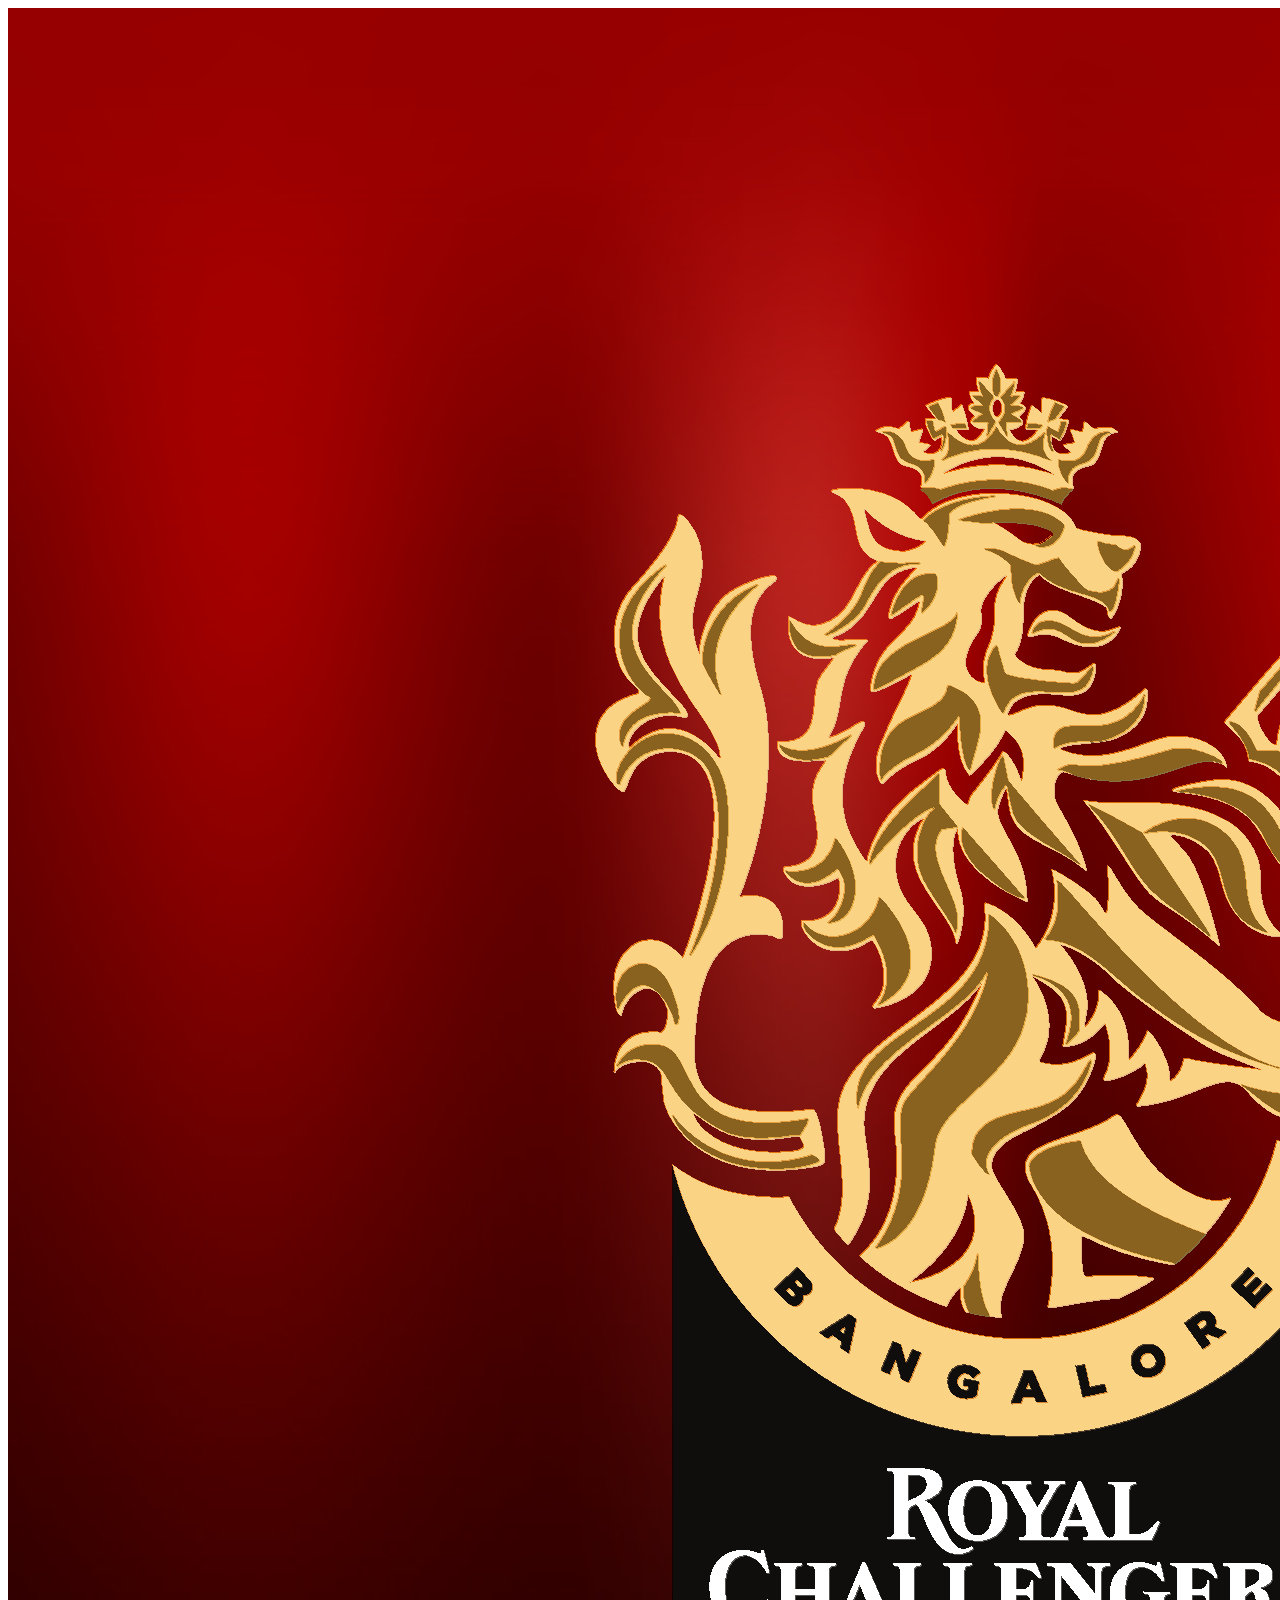
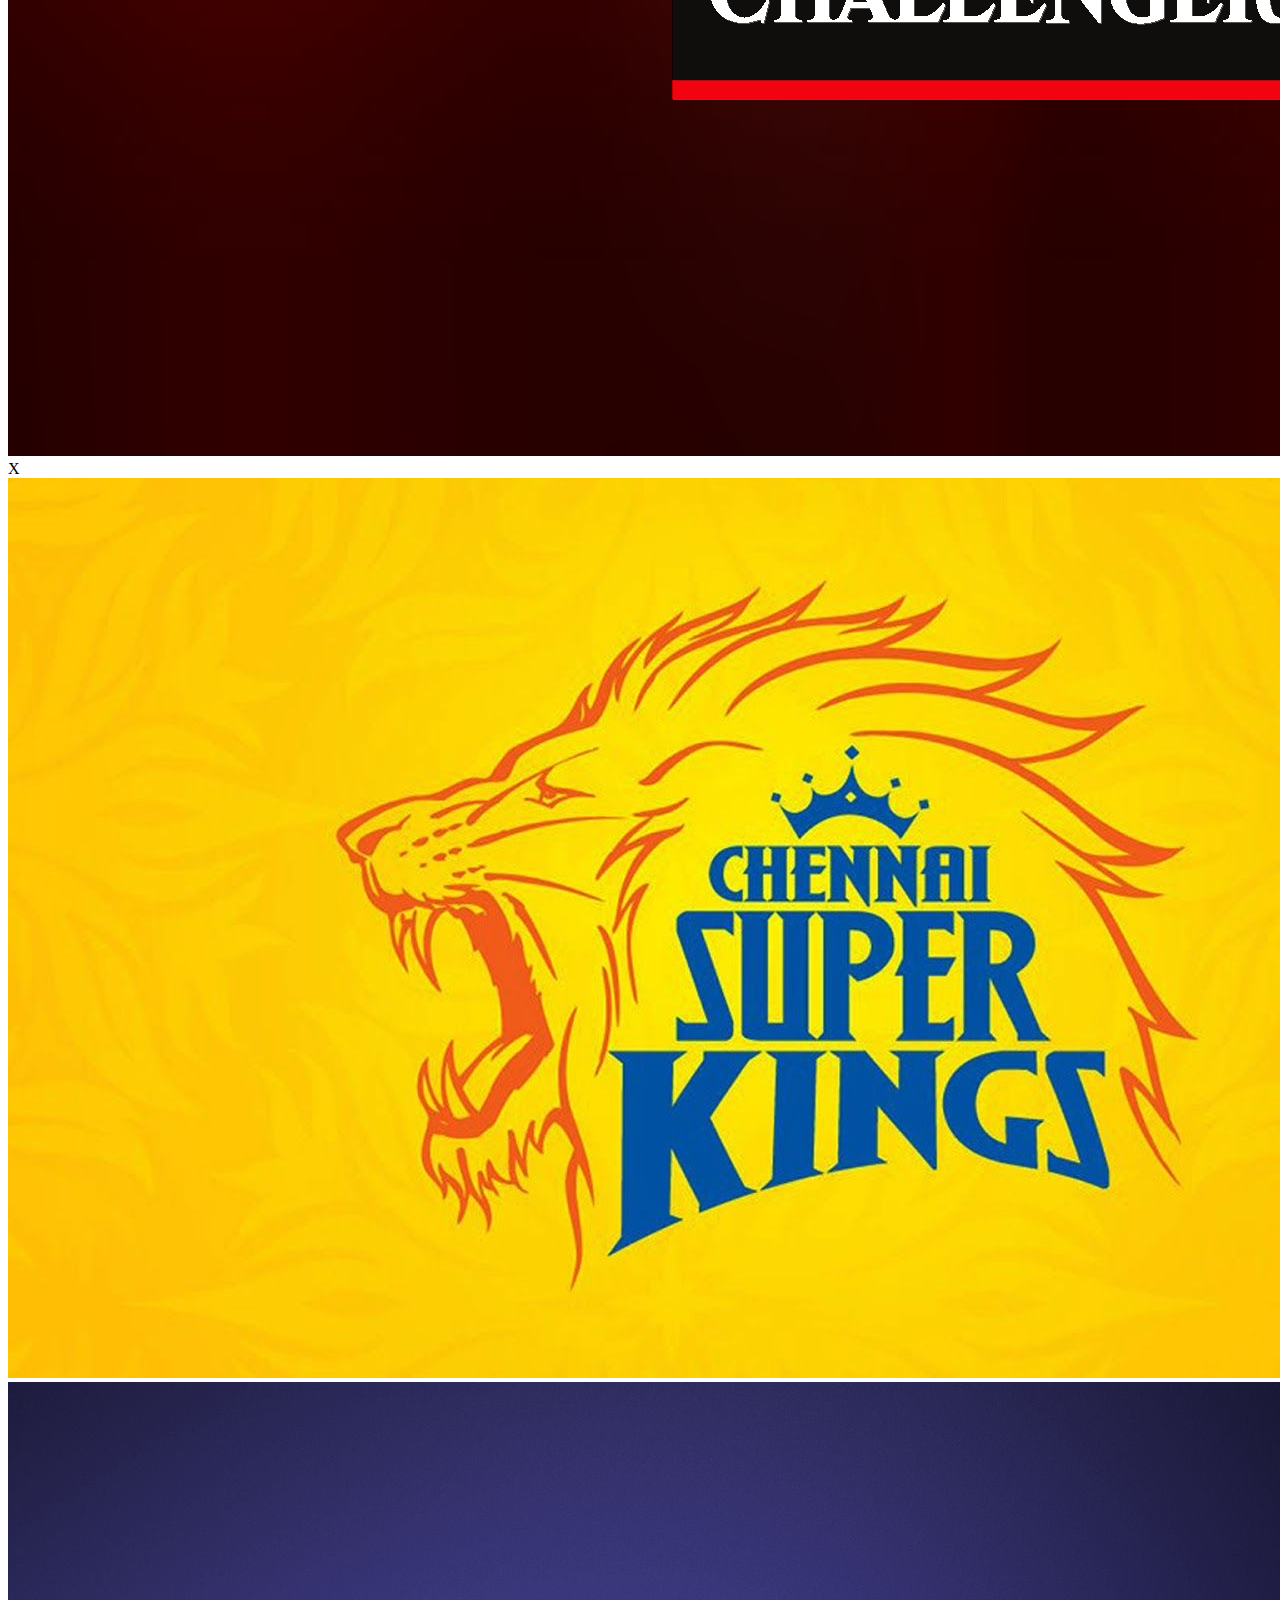
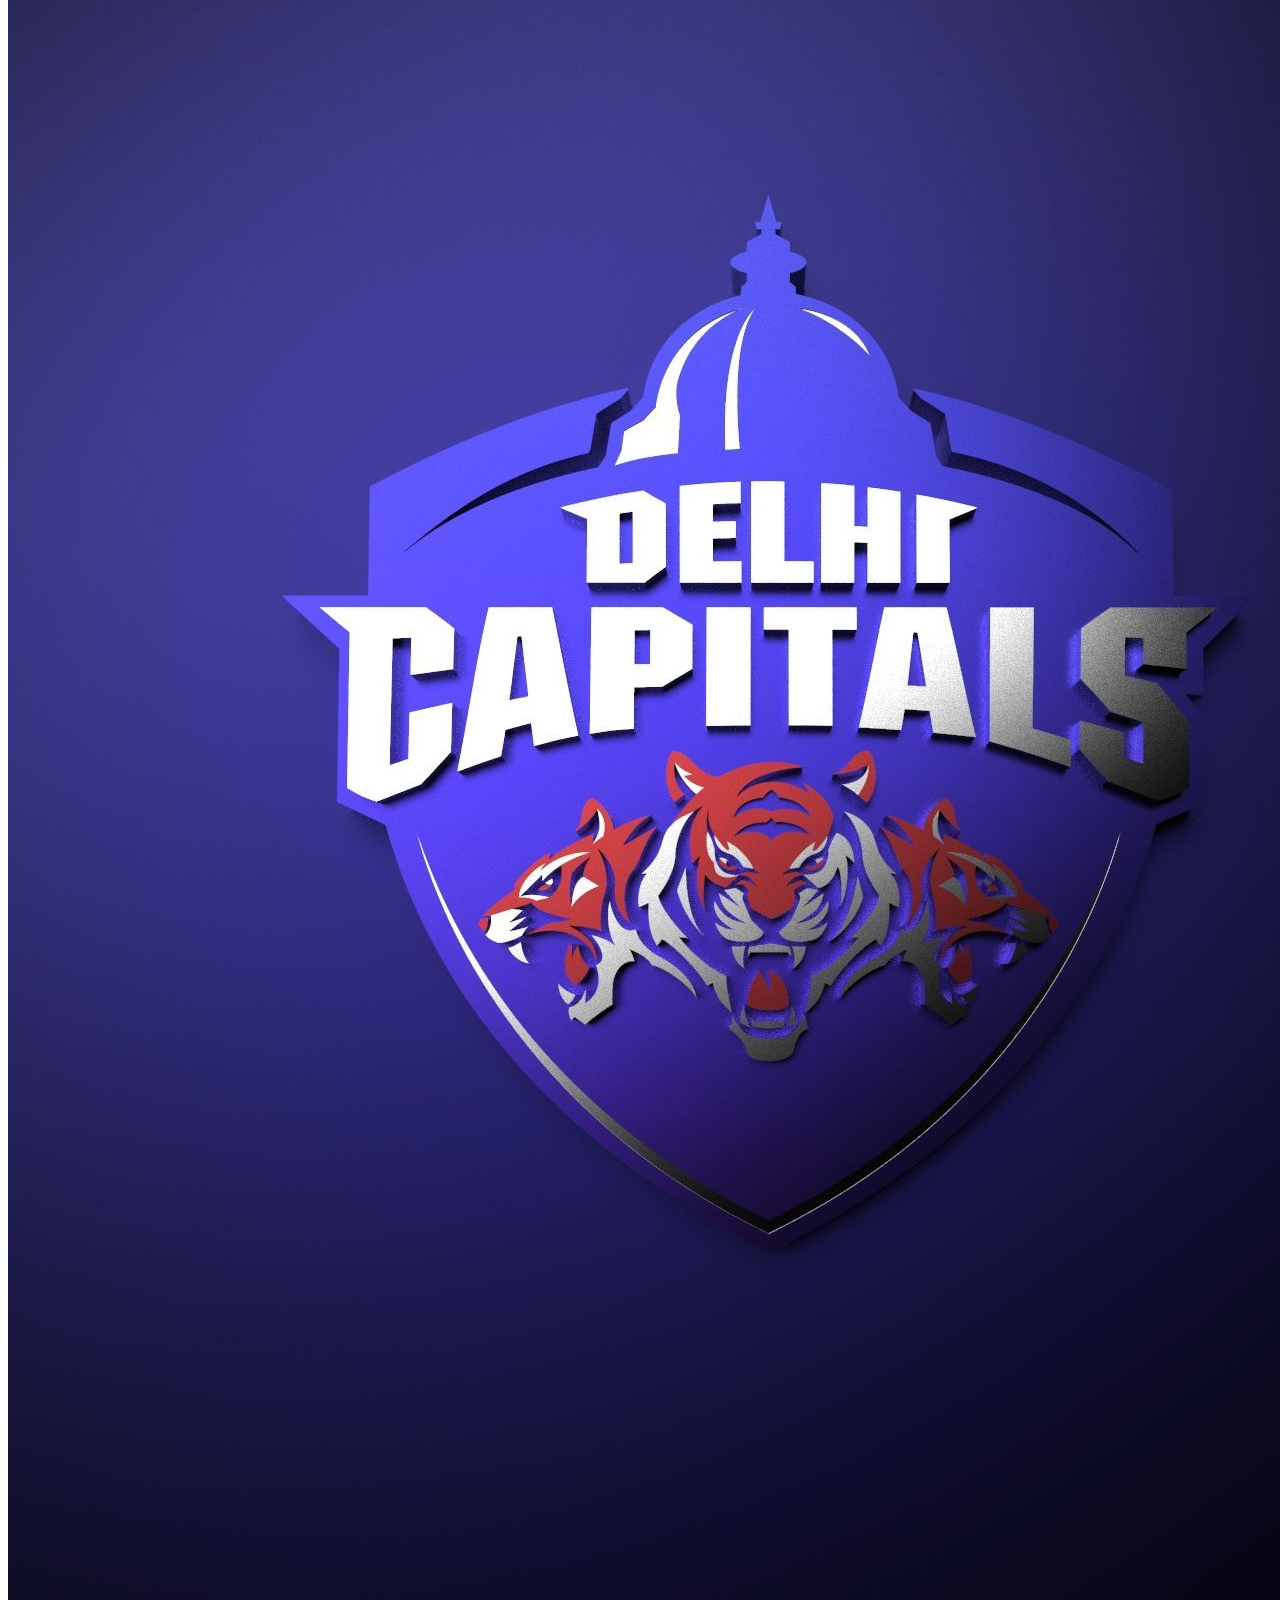
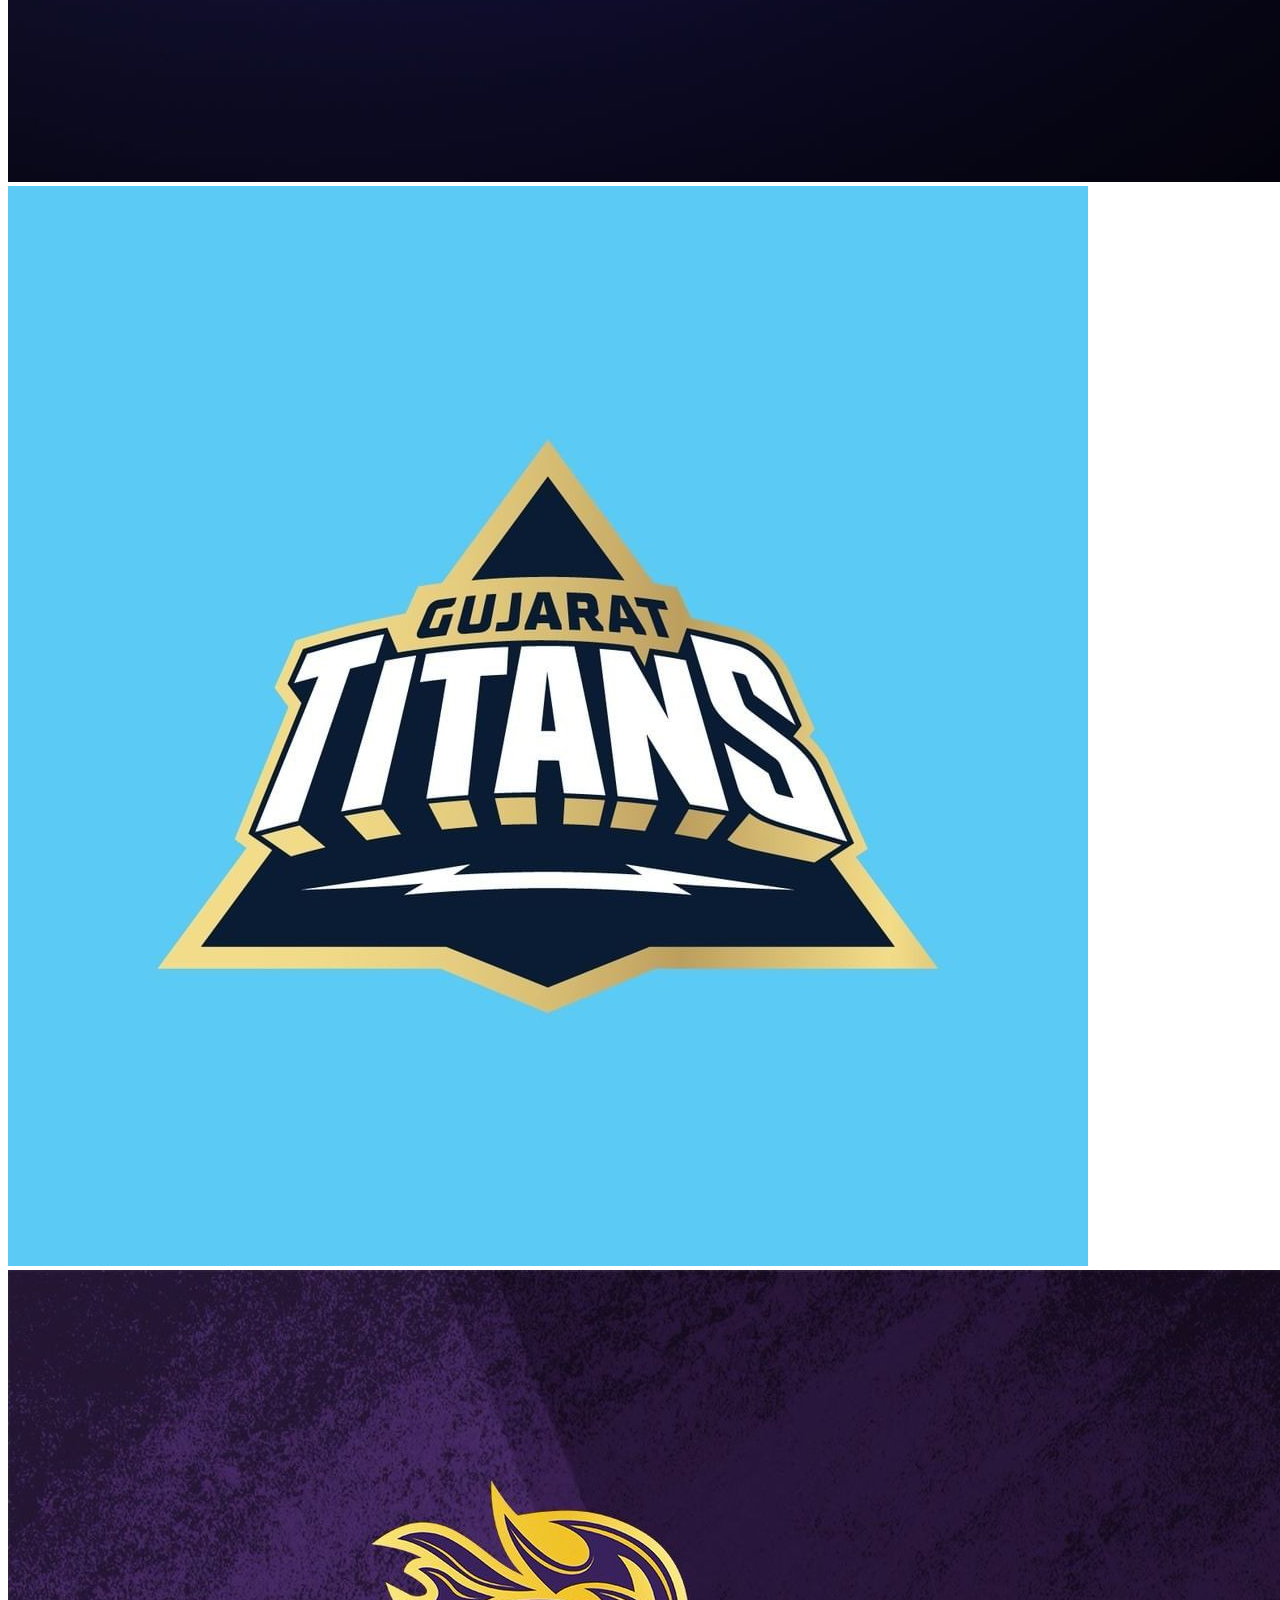
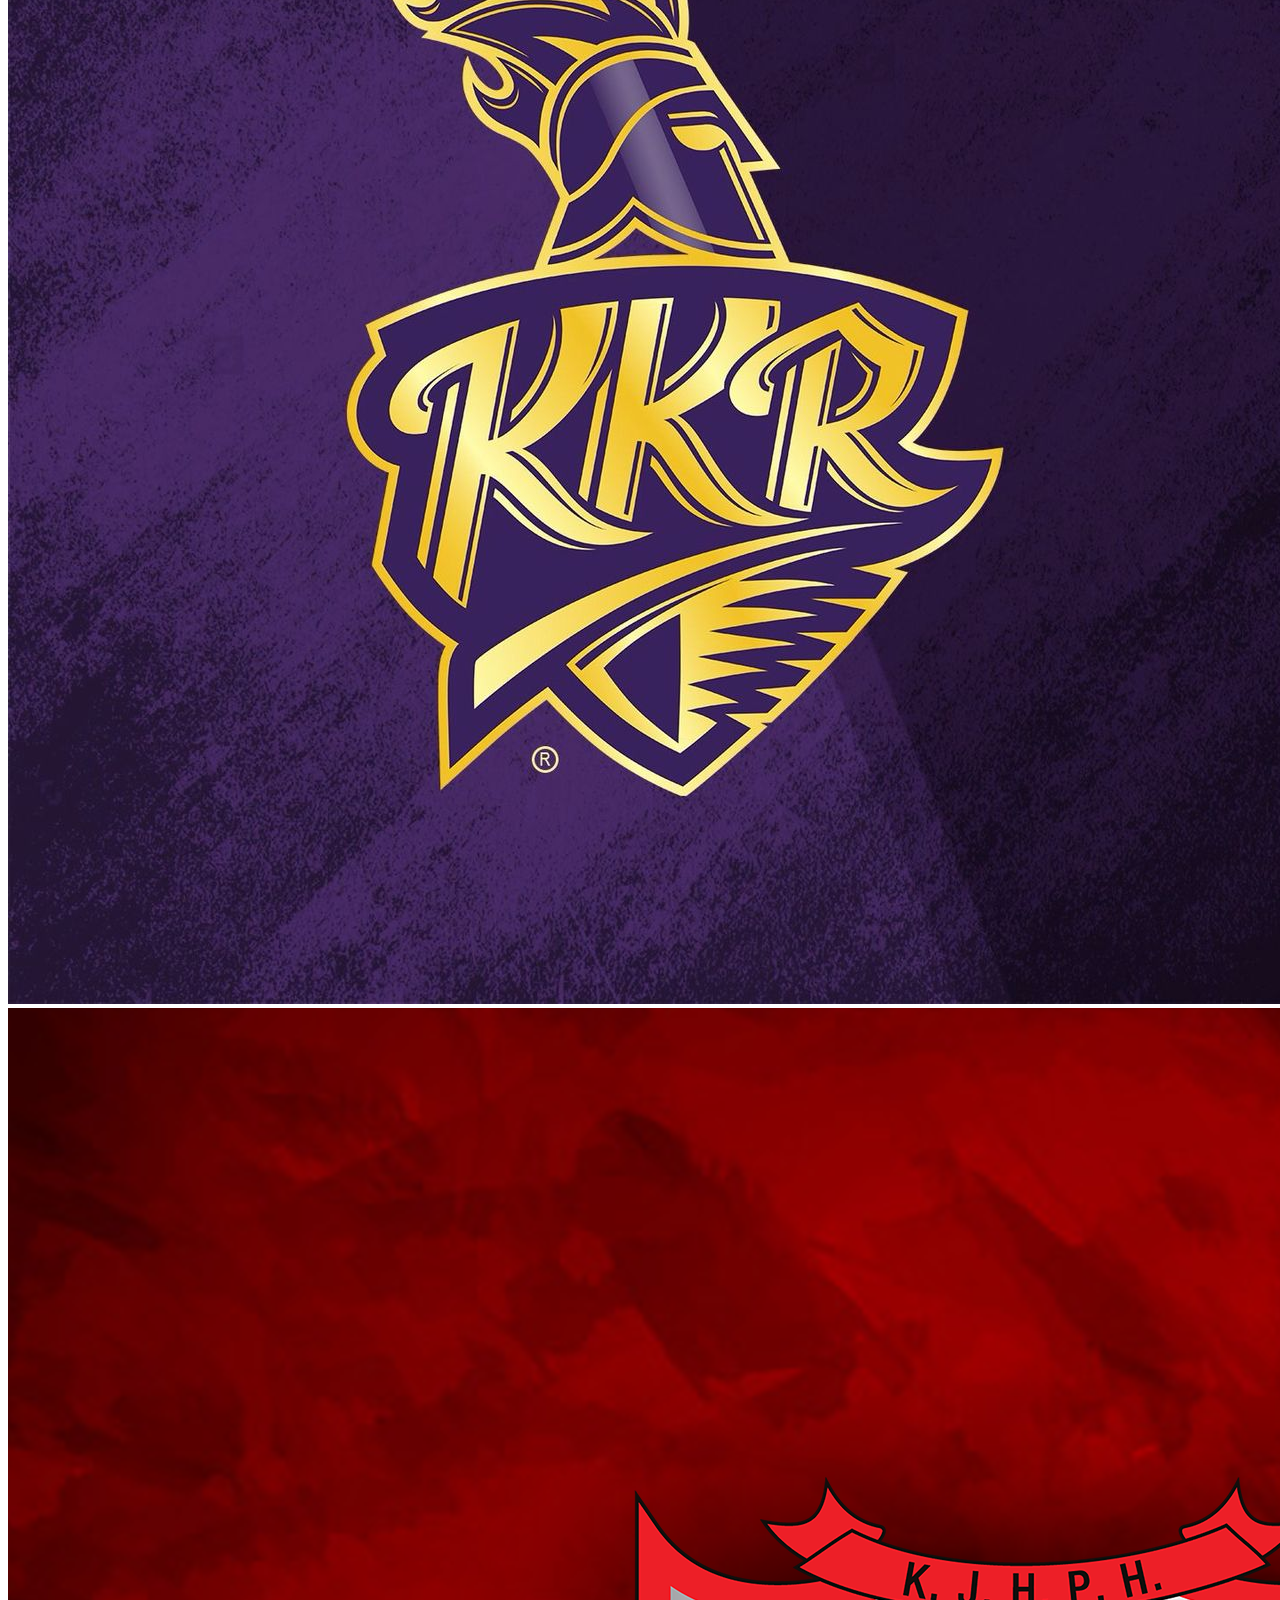
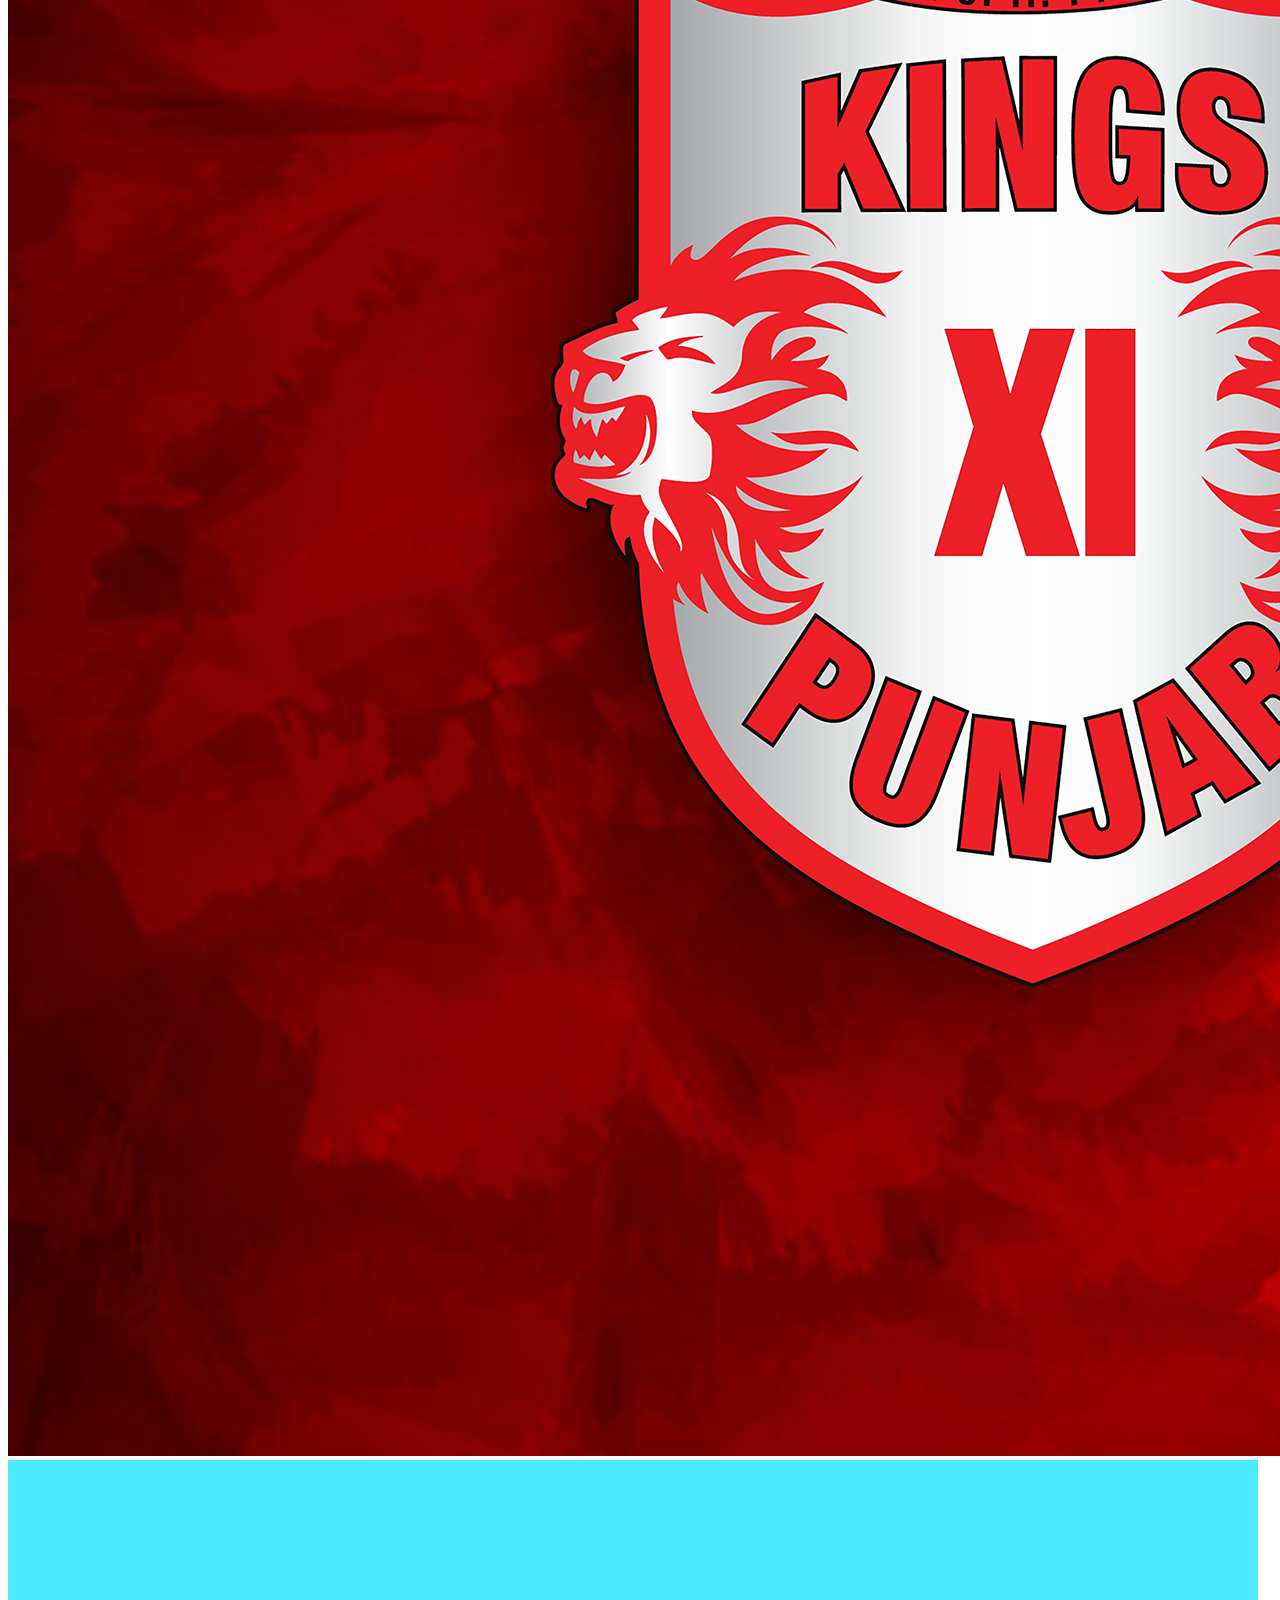
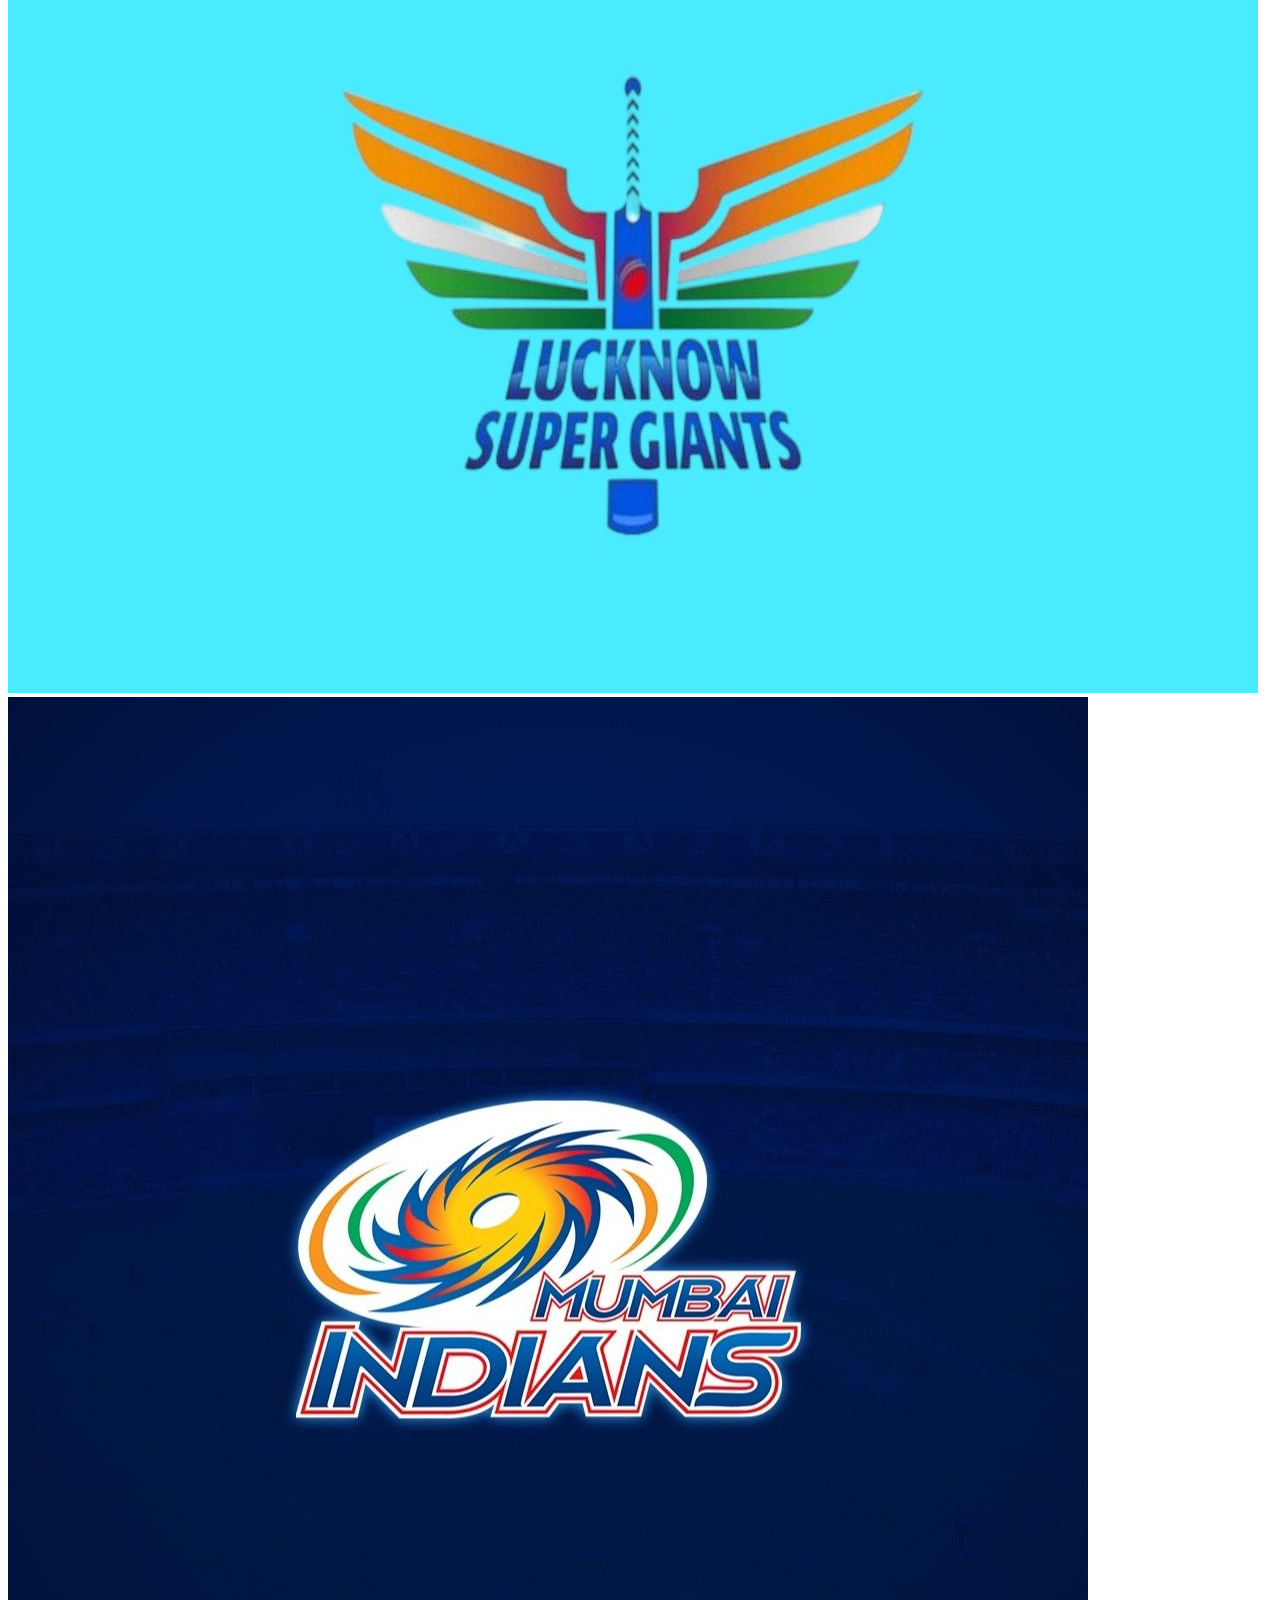
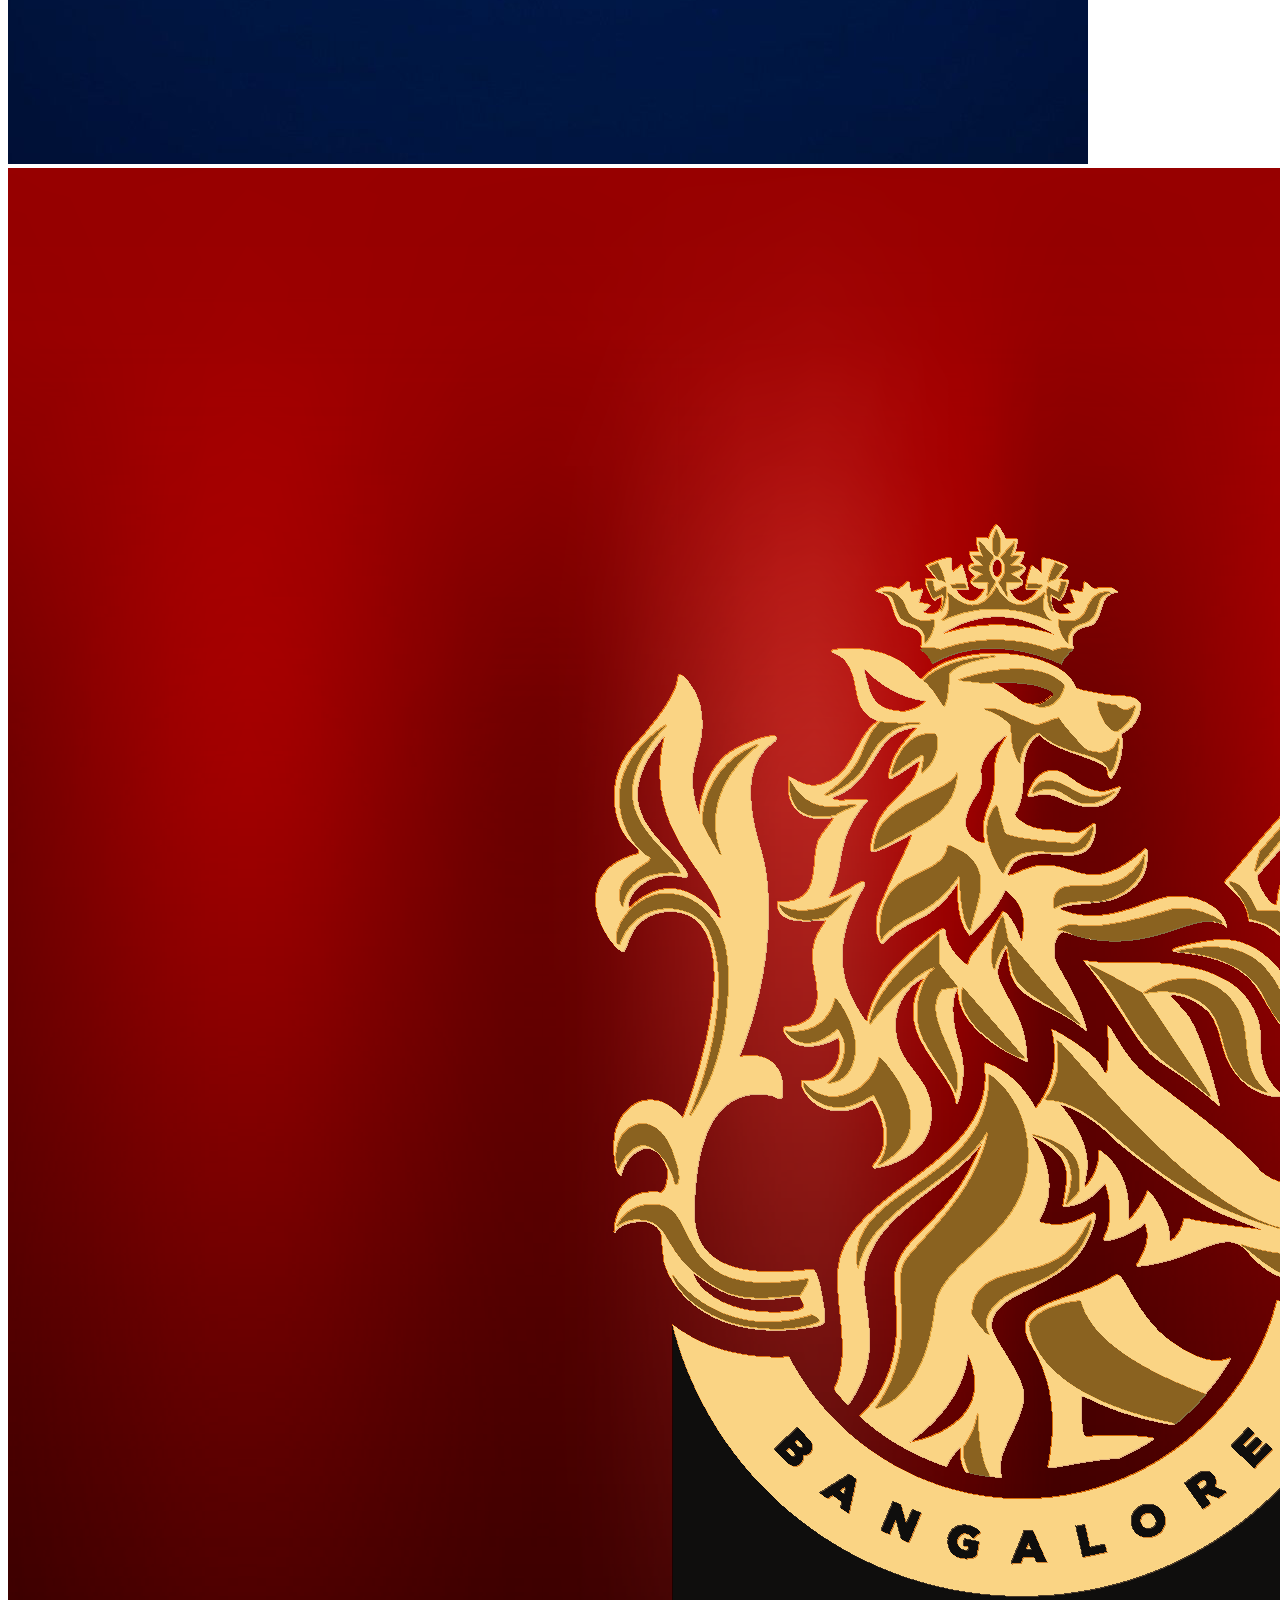
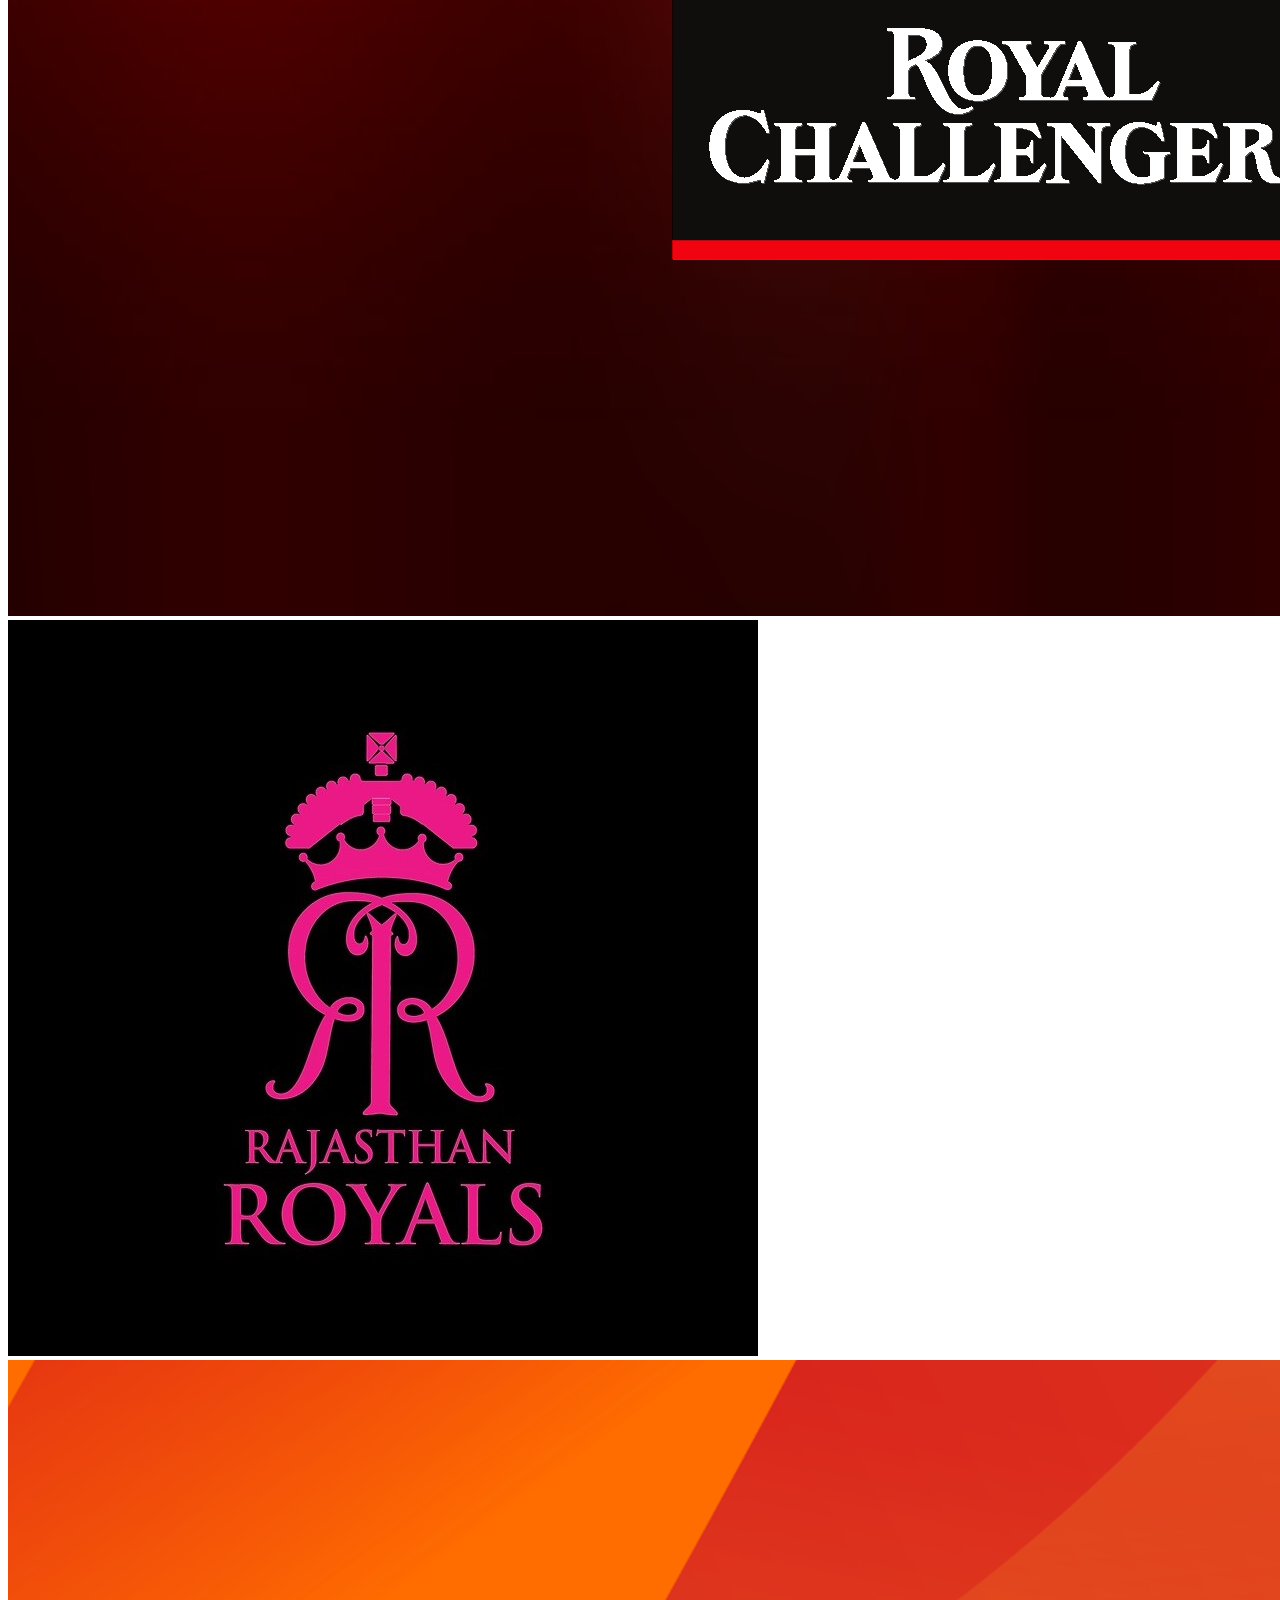
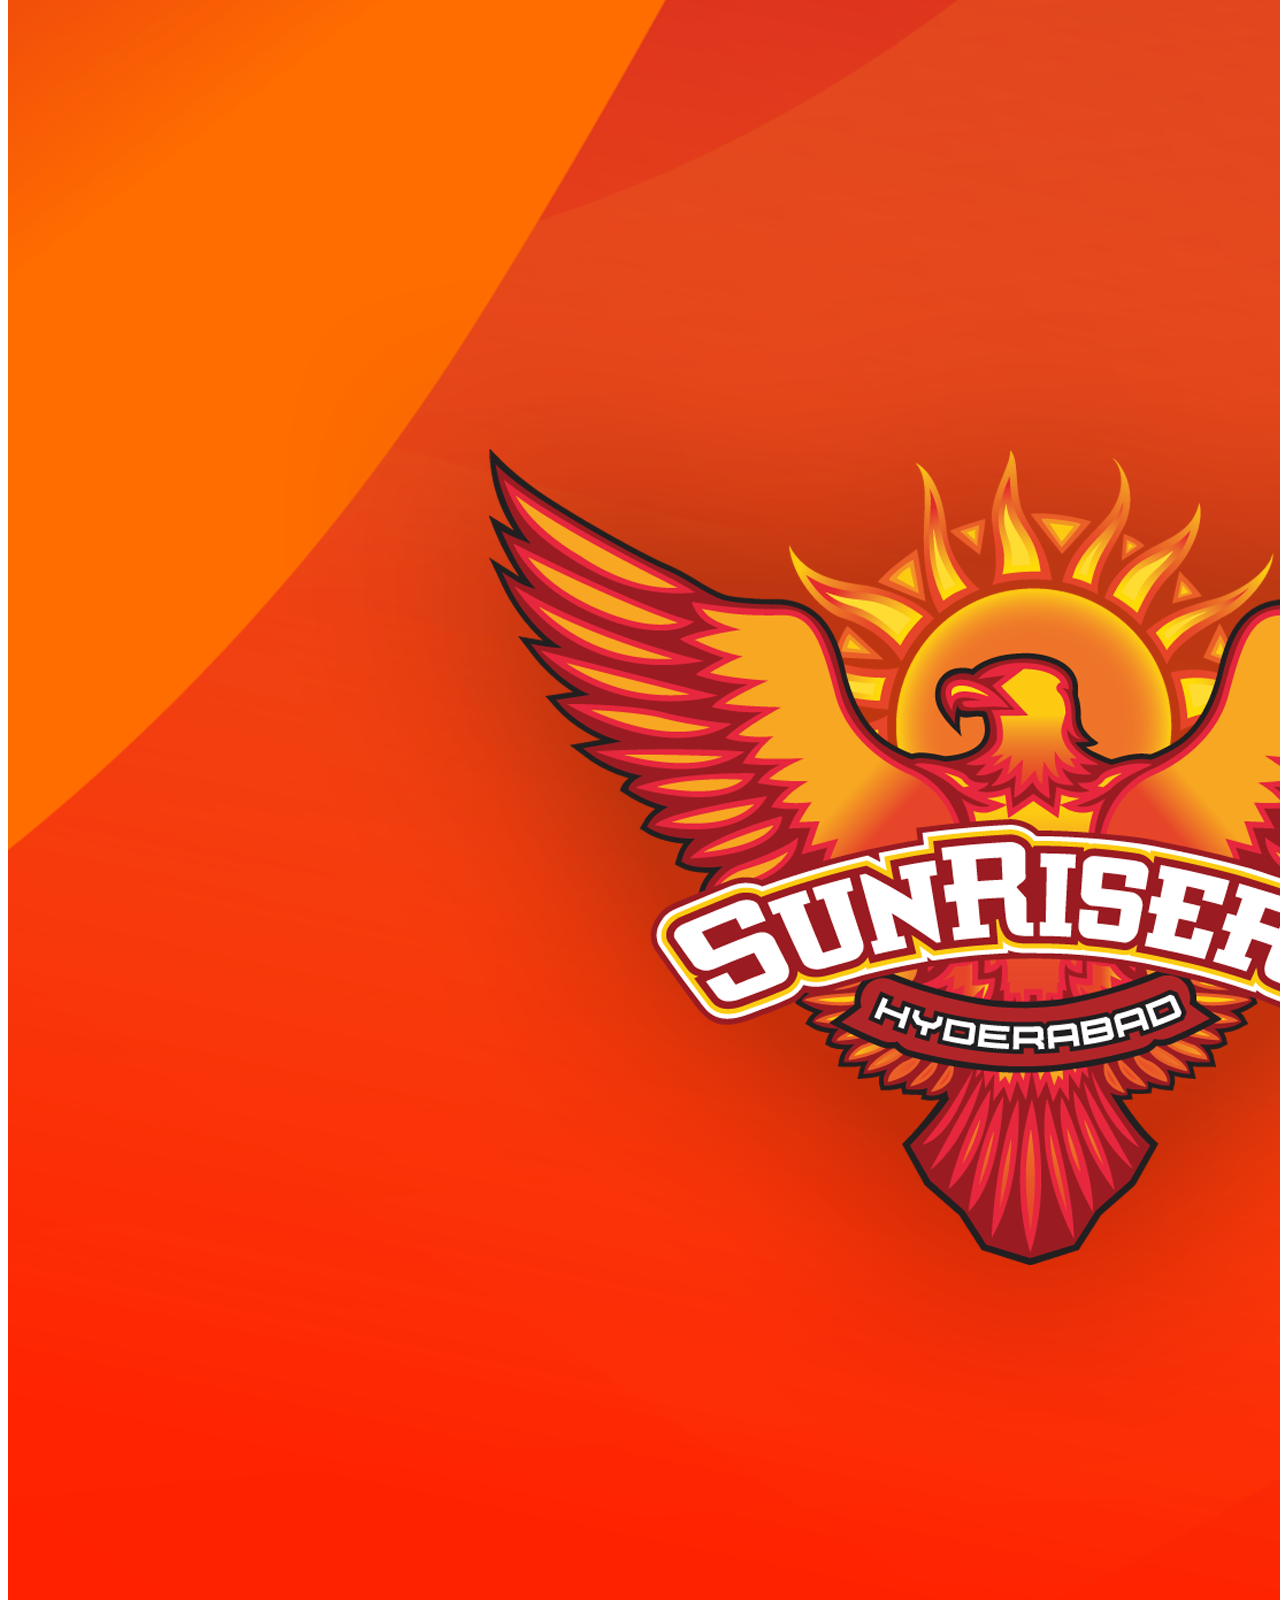
==== index.html @ 96012237 "Create index.html" ====
<!DOCTYPE html>
<html lang="en">

<head>
    <meta charset="UTF-8">
    <meta name="viewport" content="width=device-width, initial-scale=1.0">
    <link rel="stylesheet" href="styles.css">
    <script src="script.js"></script>
    <title>Image Gallery</title>
</head>

<body>
    <div class="view-image">
        <img src="images/RCB.png">
        <span>X</span>
    </div>
    <div class="container">
        <img src="images/CSK.jpg">
        <img src="images/DC.jpg">
        <img src="images/GT.jpg">
        <img src="images/KKR.jpg">
        <img src="images/KXIP.png">
        <img src="images/LSG.jpg">
        <img src="images/MI.jpg">
        <img src="images/RCB.png">
        <img src="images/RR.jpg">
        <img src="images/SRH.png">
    </div>
</body>

</html>
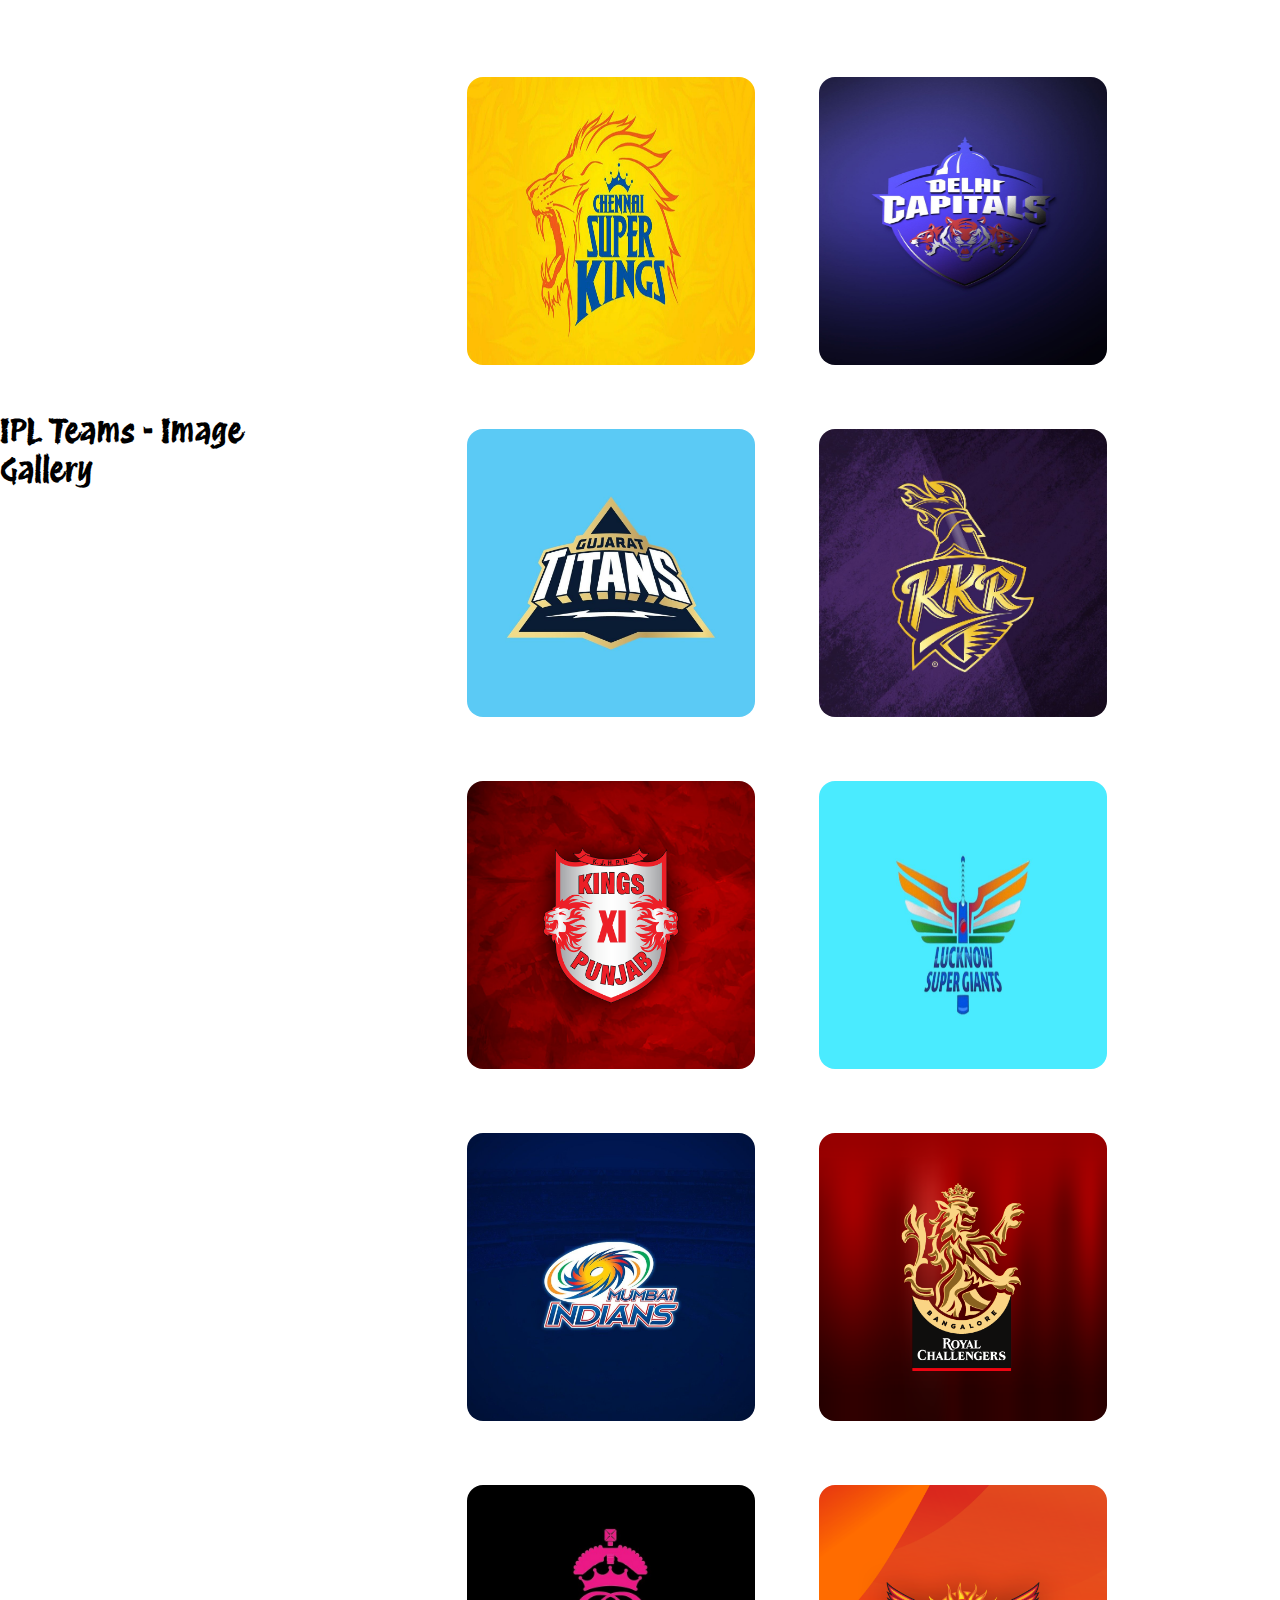
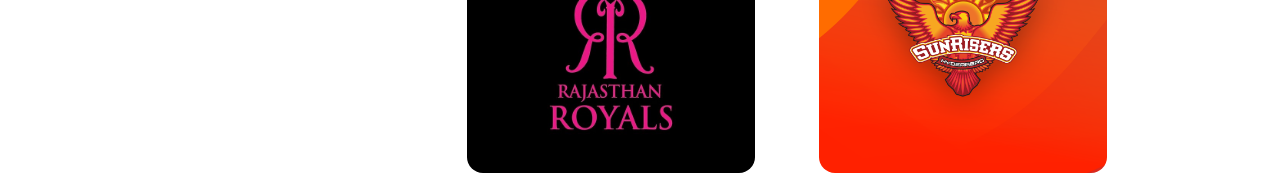
==== commit 25179716: "Update index.html" ====
--- a/index.html
+++ b/index.html
@@ -10,6 +10,9 @@
 </head>
 
 <body>
+    <header>
+        <h1>IPL Teams - Image Gallery</h1>
+    </header>
     <div class="view-image">
         <img src="images/RCB.png">
         <span>X</span>
--- a/styles.css
+++ b/styles.css
@@ -0,0 +1,66 @@
+@import url('https://fonts.googleapis.com/css2?family=Protest+Revolution&display=swap');
+@import url('https://fonts.googleapis.com/css2?family=Merriweather+Sans:ital,wght@1,300&display=swap');
+@import url('https://fonts.googleapis.com/css2?family=Acme&display=swap');
+
+* {
+    margin: 0;
+    padding: 0;
+    box-sizing: border-box;
+    font-family: "Protest Revolution";
+}
+
+body {
+    width: 100vw;
+    height: 100vh;
+    display: flex;
+    align-items: center;
+    justify-content: center;
+}
+
+.container {
+    width: 90%;
+    height: 90%;
+    display: flex;
+    flex-wrap: wrap;
+    align-items: center;
+    justify-content: center;
+}
+
+.container img {
+    margin: 2rem;
+    width: 18rem;
+    height: 18rem;
+    transition: 0.5s;
+    border-radius: 1rem;
+}
+
+.container img:hover {
+    transform: scale(1.1) rotate(3deg);
+}
+
+.view-image {
+    z-index: 2;
+    width: 100%;
+    height: 100%;
+    display: none;
+    position: fixed;
+    align-items: center;
+    justify-content: center;
+    background: rgba(0, 0, 0, 0.7);
+}
+
+.view-image img {
+    width: 40rem;
+    height: 40rem;
+    border-radius: 2rem;
+    position: relative;
+}
+
+.view-image span {
+    top: 1rem;
+    right: 2rem;
+    color: white;
+    font-size: 2rem;
+    cursor: pointer;
+    position: absolute;
+}
